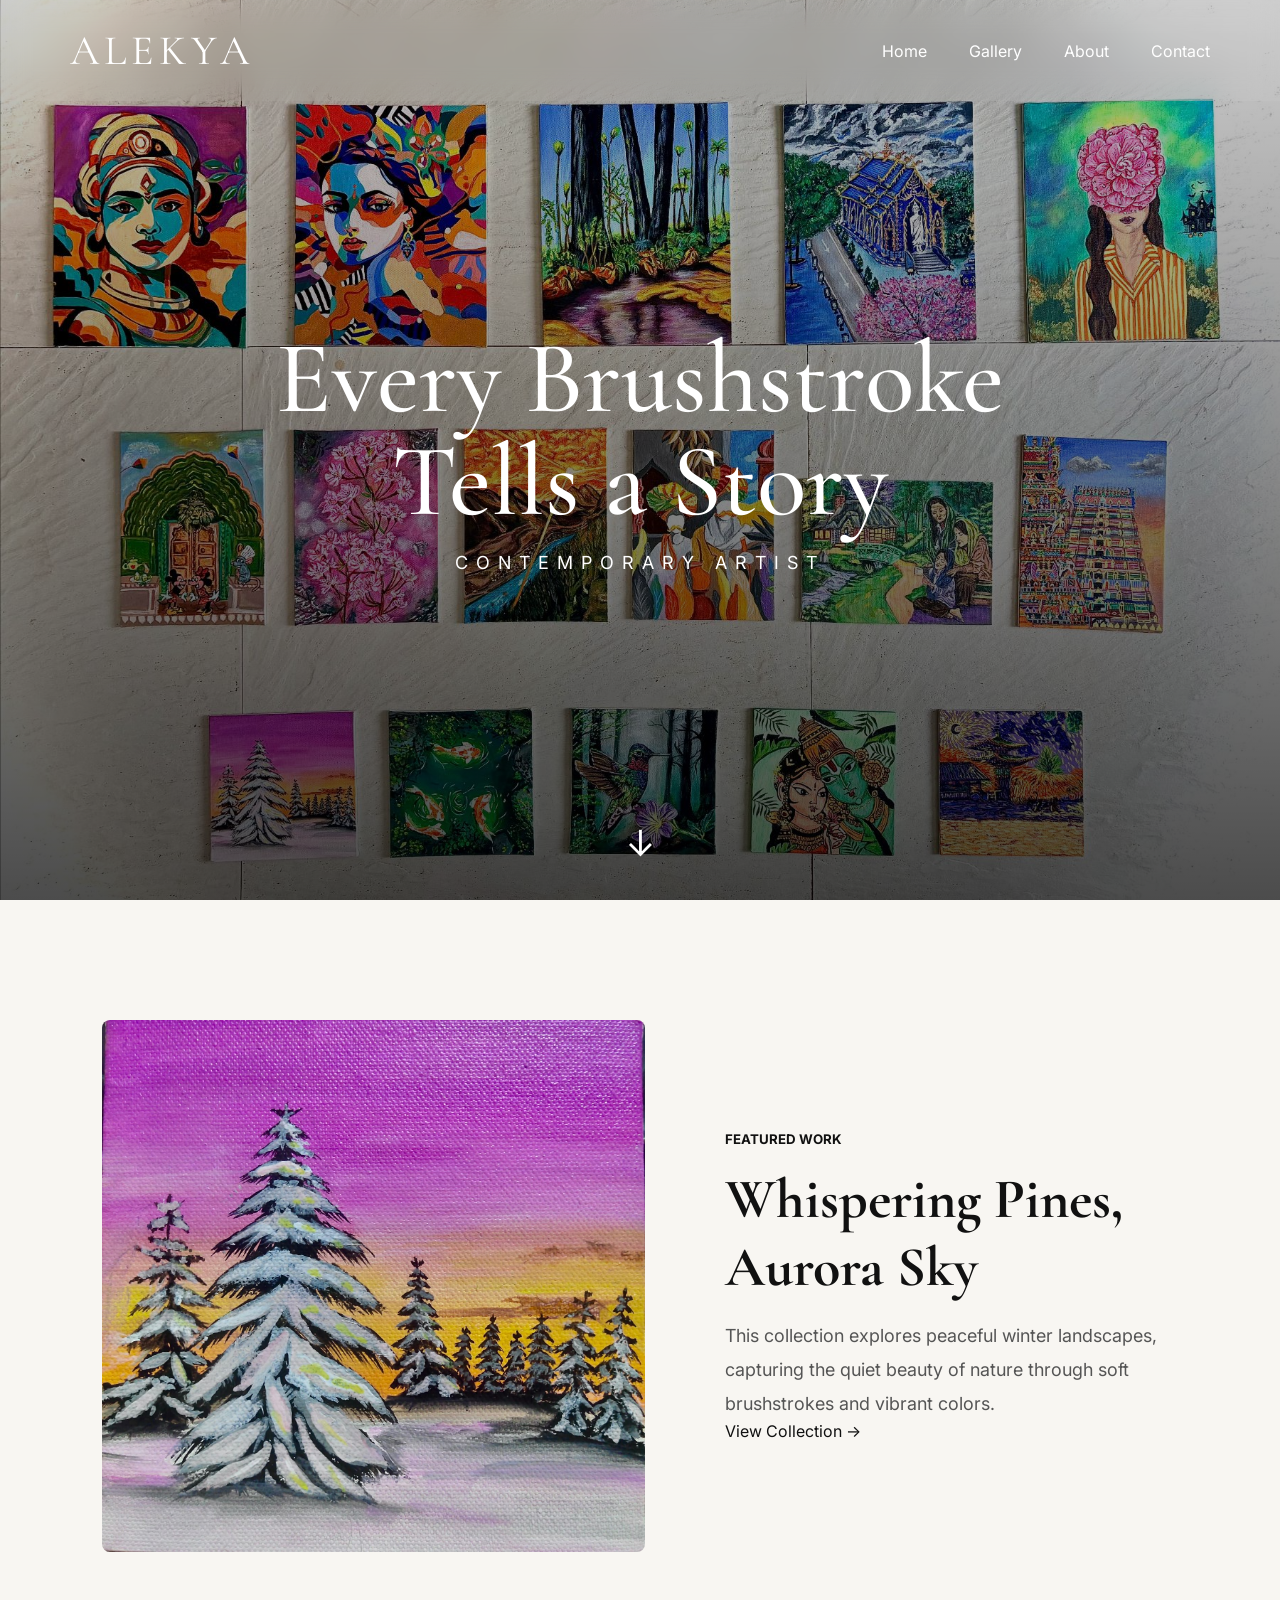
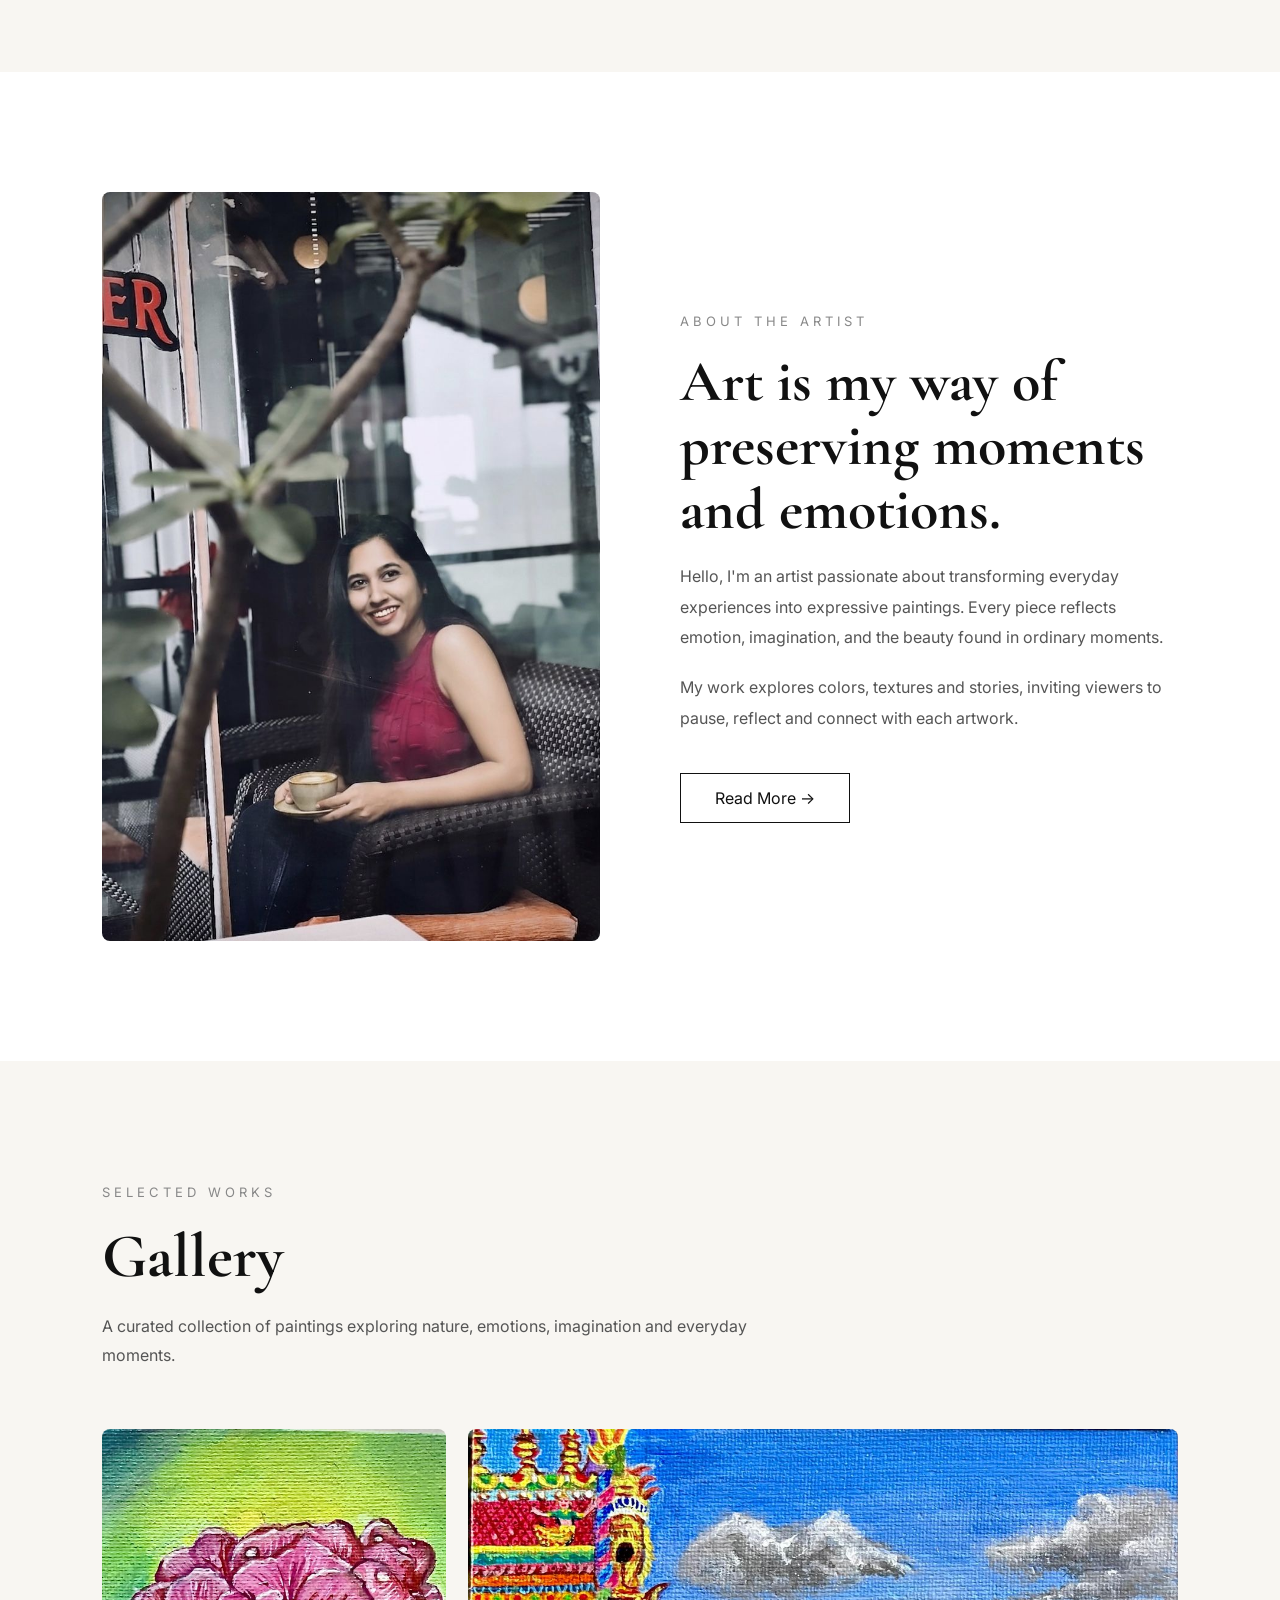
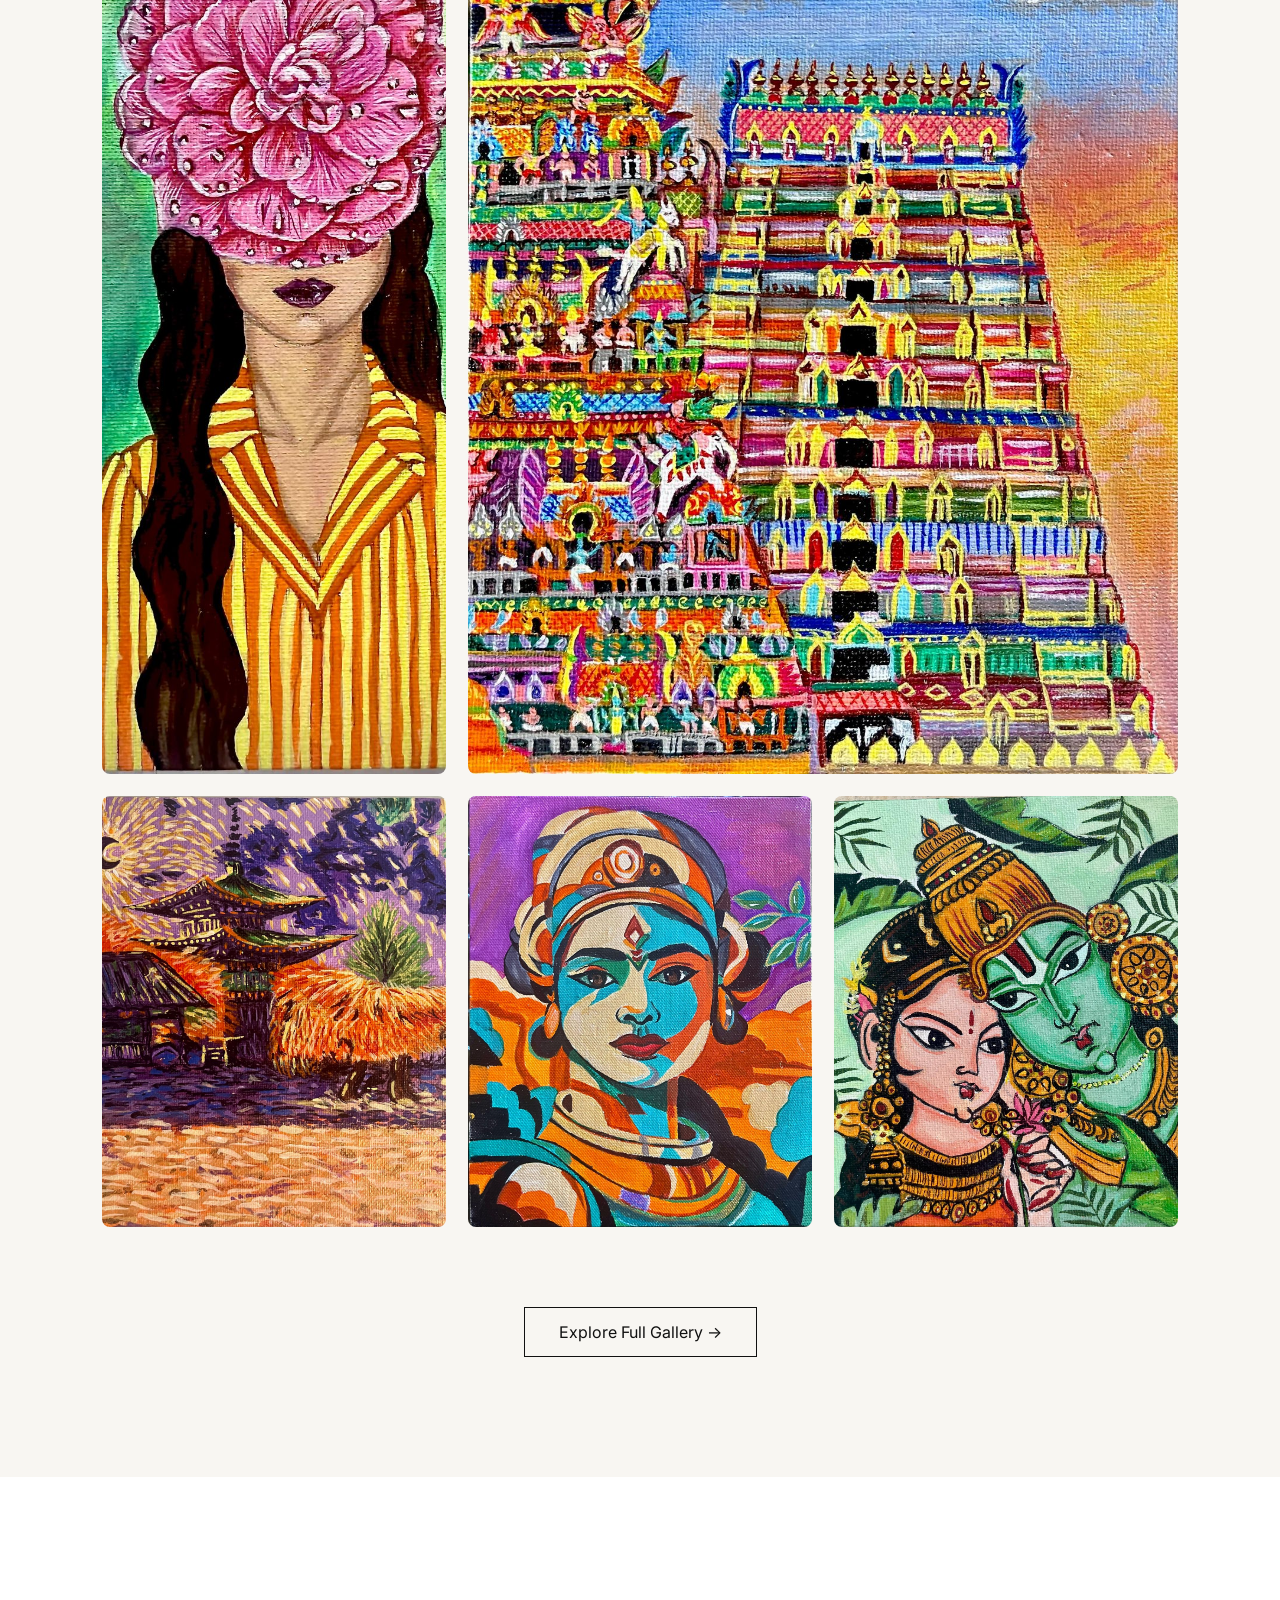
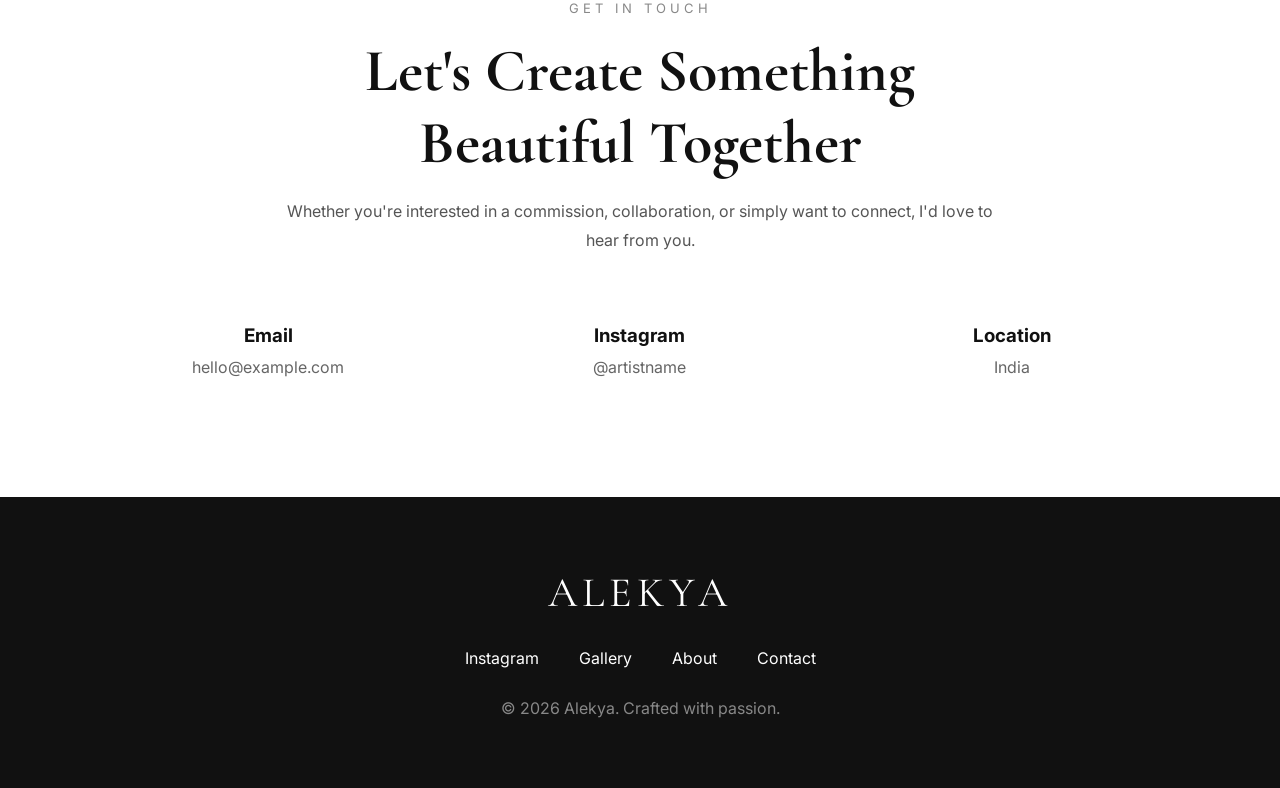
==== index.html @ 841383d3 "Initial portfolio upload" ====
<!DOCTYPE html>
<html lang="en">

<head>

<meta charset="UTF-8">
<meta name="viewport" content="width=device-width, initial-scale=1.0">

<title>Alekya — Contemporary Artist</title>
<meta name="description" content="Alekya is a contemporary artist working in oil, acrylic, watercolor and mixed media, exploring nature, emotion and everyday moments.">
<meta property="og:title" content="Alekya — Contemporary Artist">
<meta property="og:description" content="Original paintings exploring nature, emotion and everyday moments.">
<meta property="og:type" content="website">
<meta property="og:image" content="images/hero.jpg">
<link rel="icon" href="favicon.svg" type="image/svg+xml">

<link rel="stylesheet" href="css/style.css">

<link rel="preconnect" href="https://fonts.googleapis.com">
<link rel="preconnect" href="https://fonts.gstatic.com" crossorigin>

<link href="https://fonts.googleapis.com/css2?family=Inter:wght@300;400;500;600&family=Cormorant+Garamond:wght@400;500;600;700&display=swap" rel="stylesheet">

</head>

<body>

<div id="progress-bar"></div>
<header>

<div class="logo">

ALEKYA

</div>

<nav>

<a href="index.html">Home</a>
<a href="gallery.html">Gallery</a>
<a href="about.html">About</a>
<a href="contact.html">Contact</a>

</nav>

<button class="nav-toggle" aria-label="Toggle menu" aria-expanded="false">
<span></span><span></span><span></span>
</button>

</header>

<section class="hero">

<div class="overlay"></div>

<div class="hero-text">

<h1>

Every Brushstroke
<br>
Tells a Story

</h1>

<p>

CONTEMPORARY ARTIST

</p>

</div>

<div class="scroll">

↓

</div>

</section>

<section class="featured">

<div class="featured-left">

<img src="images/art1.jpg" alt="Artwork">

</div>

<div class="featured-right">

<h5>FEATURED WORK</h5>

<h2>Whispering Pines, Aurora Sky</h2>

<p>

This collection explores peaceful winter landscapes,
capturing the quiet beauty of nature through soft
brushstrokes and vibrant colors.

</p>

<a href="gallery.html">

View Collection →

</a>

</div>

</section>

<section class="about">

    <div class="about-image">

        <img src="images/profile.jpg" alt="Artist">

    </div>

    <div class="about-content">

        <span>ABOUT THE ARTIST</span>

        <h2>
            Art is my way of
            preserving moments
            and emotions.
        </h2>

        <p>

            Hello, I'm an artist passionate about transforming
            everyday experiences into expressive paintings.
            Every piece reflects emotion, imagination,
            and the beauty found in ordinary moments.

        </p>

        <p>

            My work explores colors, textures and stories,
            inviting viewers to pause, reflect and connect
            with each artwork.

        </p>

        <a href="about.html" class="about-btn">

            Read More →

        </a>

    </div>

</section>

<section class="gallery-preview">

    <div class="gallery-header">

        <span>SELECTED WORKS</span>

        <h2>Gallery</h2>

        <p>
            A curated collection of paintings exploring nature,
            emotions, imagination and everyday moments.
        </p>

    </div>

    <div class="gallery-grid">
        <div class="item">
            <img src="images/art12.jpg" alt="">
        </div>
        <div class="item wide">
            <img src="images/art14.jpg" alt="">
        </div>
        <div class="item">
            <img src="images/art10.jpg" alt="">
        </div>
        <div class="item">
            <img src="images/art01.jpg" alt="">
        </div>
        <div class="item">
            <img src="images/art02.jpg" alt="">
        </div>


    </div>

    <div class="gallery-button">

        <a href="./gallery.html">Explore Full Gallery →</a>

    </div>

</section>

<section class="contact">

    <div class="contact-title">

        <span>GET IN TOUCH</span>

        <h2>Let's Create Something Beautiful Together</h2>

        <p>

            Whether you're interested in a commission,
            collaboration, or simply want to connect,
            I'd love to hear from you.

        </p>

    </div>

    <div class="contact-grid">

        <div>

            <h3>Email</h3>

            <p>hello@example.com</p>

        </div>

        <div>

            <h3>Instagram</h3>

            <p>@artistname</p>

        </div>

        <div>

            <h3>Location</h3>

            <p>India</p>

        </div>

    </div>

</section>

<footer>

    <div class="footer-logo">

        ALEKYA

    </div>

    <div class="footer-links">

        <a href="https://instagram.com" target="_blank" rel="noopener">Instagram</a>

        <a href="gallery.html">Gallery</a>

        <a href="about.html">About</a>

        <a href="contact.html">Contact</a>

    </div>

    <p>

        © 2026 Alekya.
        Crafted with passion.

    </p>

</footer>

<script src="js/script.js"></script>

</body>

</html>
---- css/style.css ----
/* ========= GLOBAL ========= */
*{margin:0;padding:0;box-sizing:border-box}
html{scroll-behavior:smooth}
body{
font-family:"Inter",sans-serif;
background:#f8f6f2;
color:#111;
overflow-x:hidden;
}
img{max-width:100%;display:block}
a{text-decoration:none;color:inherit}

/* ========= PROGRESS BAR ========= */
#progress-bar{
position:fixed;
top:0;left:0;
height:3px;
width:0%;
background:#111;
z-index:2000;
transition:.1s linear;
}

/* ========= HEADER ========= */
header{
position:fixed;
top:0;left:0;
width:100%;
display:flex;
justify-content:space-between;
align-items:center;
padding:25px 70px;
z-index:1000;
background:rgba(255,255,255,.05);
backdrop-filter:blur(14px);
transition:.4s;
}
header.scrolled{
background:rgba(20,20,20,.82);
padding:18px 70px;
}
.logo{
font-family:"Cormorant Garamond",serif;
font-size:42px;
letter-spacing:5px;
color:#fff;
}
nav{display:flex;gap:42px}
nav a{
color:#fff;
font-size:16px;
transition:.3s;
}
nav a:hover{opacity:.7}

/* ========= HERO ========= */
.hero{
height:100vh;
position:relative;
background:url("../images/hero.jpg") center/cover no-repeat;
display:flex;
justify-content:center;
align-items:center;
animation:zoomHero 18s ease-in-out infinite alternate;
}
@keyframes zoomHero{
from{background-size:100%}
to{background-size:108%}
}
.overlay{
position:absolute;
inset:0;
background:linear-gradient(to top,rgba(0,0,0,.7),rgba(0,0,0,.2));
}
.hero-text{
position:relative;
z-index:2;
text-align:center;
color:#fff;
padding:20px;
}
.hero-text h1{
font-family:"Cormorant Garamond",serif;
font-size:clamp(4rem,8vw,8rem);
font-weight:500;
line-height:1;
}
.hero-text p{
margin-top:20px;
letter-spacing:8px;
font-size:18px;
}
.scroll{
position:absolute;
bottom:35px;
left:50%;
transform:translateX(-50%);
color:#fff;
font-size:36px;
animation:bounce 2s infinite;
z-index:2;
}
@keyframes bounce{
50%{transform:translate(-50%,10px)}
}

/* ========= COMMON ========= */
.btn,
.gallery-button a,
.about-btn{
display:inline-block;
padding:14px 34px;
border:1px solid #111;
transition:.35s;
margin-top:20px;
}
.btn:hover,
.gallery-button a:hover,
.about-btn:hover{
background:#111;
color:#fff;
transform:translateY(-3px);
}

/* ========= FEATURED ========= */
.featured{
display:grid;
grid-template-columns:1.2fr 1fr;
gap:80px;
padding:120px 8%;
align-items:center;
background:#f8f6f2;
}
.featured img{
border-radius:8px;
transition:.5s;
}
.featured img:hover{transform:scale(1.03)}
.featured-right span{
letter-spacing:4px;
font-size:13px;
color:#777;
}
.featured-right h2{
font-family:"Cormorant Garamond",serif;
font-size:56px;
margin:18px 0;
}
.featured-right p{
line-height:1.9;
color:#555;
font-size:18px;
}

/* ========= ABOUT (homepage section) ========= */
.about{
display:grid;
grid-template-columns:1fr 1fr;
gap:80px;
padding:120px 8%;
align-items:center;
background:#fff;
}
.about img{
border-radius:8px;
transition:.5s;
}
.about img:hover{transform:scale(1.03)}
.about-content span{
letter-spacing:4px;
font-size:13px;
color:#888;
}
.about-content h2{
font-family:"Cormorant Garamond",serif;
font-size:58px;
margin:20px 0;
line-height:1.1;
}
.about-content p{
line-height:1.9;
color:#555;
margin-bottom:20px;
}

/* ========= GALLERY PREVIEW (homepage section) ========= */
.gallery-preview{
padding:120px 8%;
background:#f8f6f2;
}
.gallery-header{
max-width:650px;
margin-bottom:60px;
}
.gallery-header span{
letter-spacing:4px;
font-size:13px;
color:#888;
}
.gallery-header h2{
font-family:"Cormorant Garamond",serif;
font-size:62px;
margin:18px 0;
}
.gallery-header p{
line-height:1.8;
color:#555;
}
.gallery-grid{
display:grid;
grid-template-columns:repeat(3,1fr);
gap:22px;
}
.item{
overflow:hidden;
border-radius:8px;
position:relative;
}
.item img{
width:100%;
height:100%;
object-fit:cover;
transition:.6s;
}
.item:hover img{
transform:scale(1.08);
}
.item::after{
content:"View";
position:absolute;
inset:0;
display:flex;
justify-content:center;
align-items:center;
background:rgba(0,0,0,.35);
color:#fff;
opacity:0;
transition:.4s;
letter-spacing:3px;
}
.item:hover::after{
opacity:1;
}
.large{grid-row:span 2}
.wide{grid-column:span 2}
.gallery-button{
text-align:center;
margin-top:60px;
}

/* ========= CONTACT (homepage section) ========= */
.contact{
padding:120px 8%;
background:#fff;
text-align:center;
}
.contact-title{
max-width:720px;
margin:auto;
}
.contact-title span{
letter-spacing:4px;
font-size:13px;
color:#888;
}
.contact-title h2{
font-family:"Cormorant Garamond",serif;
font-size:60px;
margin:18px 0;
}
.contact-title p{
color:#555;
line-height:1.8;
}
.contact-grid{
display:grid;
grid-template-columns:repeat(3,1fr);
gap:40px;
margin-top:70px;
}
.contact-grid h3{margin-bottom:10px}
.contact-grid p{color:#666}

/* ========= FOOTER ========= */
footer{
background:#111;
color:#fff;
padding:70px 8%;
text-align:center;
}
.footer-logo{
font-family:"Cormorant Garamond",serif;
font-size:42px;
letter-spacing:5px;
margin-bottom:30px;
}
.footer-links{
display:flex;
justify-content:center;
gap:40px;
margin-bottom:30px;
}
footer p{color:#888}

/* ========= SCROLL-IN ANIMATIONS ========= */
.hidden{
opacity:0;
transform:translateY(60px);
transition:1s;
}
.show{
opacity:1;
transform:translateY(0);
}

/* ========= GALLERY PAGE ========= */
.page-hero,
.gallery-hero{
padding:180px 8% 100px;
text-align:center;
}
.page-hero h1,
.gallery-hero h1{
font-family:"Cormorant Garamond",serif;
font-size:110px;
font-weight:500;
margin-bottom:15px;
}
.page-hero p,
.gallery-hero p{
max-width:650px;
margin:auto;
font-size:19px;
line-height:1.8;
color:#666;
}

.gallery-filter{
display:flex;
justify-content:center;
gap:20px;
margin:60px 0;
flex-wrap:wrap;
}
.gallery-filter button{
padding:12px 26px;
background:white;
border:1px solid #ddd;
border-radius:30px;
cursor:pointer;
transition:.3s;
font-size:15px;
}
.gallery-filter button:hover{
background:#111;
color:white;
}
.gallery-filter .active{
background:#111;
color:white;
}

#gallery-grid{
columns:3;
column-gap:35px;
padding:0 8% 100px;
}

.art-card{
display:inline-block;
width:100%;
margin-bottom:35px;
position:relative;
overflow:hidden;
border-radius:18px;
cursor:pointer;
break-inside:avoid;
background:white;
transition:.4s;
animation:fadeUp .8s ease both;
}
@keyframes fadeUp{
from{
opacity:0;
transform:translateY(50px);
}
to{
opacity:1;
transform:translateY(0);
}
}
.art-card:hover{
transform:translateY(-8px);
box-shadow:0 20px 45px rgba(0,0,0,.15);
}
.art-card img{
width:100%;
display:block;
transition:.6s;
}
.art-card:hover img{
transform:scale(1.08);
}
.art-info{
position:absolute;
left:0;
bottom:0;
width:100%;
padding:35px;
background:linear-gradient(to top,
    rgba(0,0,0,.85),
    rgba(0,0,0,.05));
color:white;
opacity:0;
transition:.45s;
}
.art-card:hover .art-info{
opacity:1;
}
.art-info h3{
font-family:"Cormorant Garamond",serif;
font-size:36px;
margin-bottom:10px;
font-weight:500;
}
.art-info span{
font-size:12px;
text-transform:uppercase;
letter-spacing:3px;
color:#999;
}
.art-info p{
font-size:16px;
opacity:.9;
line-height:1.7;
}
.view-btn{
display:inline-block;
margin-top:18px;
color:white;
font-size:15px;
letter-spacing:2px;
}

/* ========= LIGHTBOX ========= */
#lightbox{
display:none;
position:fixed;
inset:0;
z-index:3000;
background:rgba(0,0,0,.92);
justify-content:center;
align-items:center;
padding:40px;
}
#lightbox img{
max-width:88vw;
max-height:85vh;
width:auto;
object-fit:contain;
border-radius:6px;
box-shadow:0 20px 60px rgba(0,0,0,.5);
}
#close{
position:absolute;
top:30px;
right:40px;
background:none;
border:none;
color:white;
font-size:42px;
cursor:pointer;
line-height:1;
z-index:3001;
transition:.3s;
}
#close:hover{opacity:.7}
#prev,
#next{
position:absolute;
top:50%;
transform:translateY(-50%);
background:none;
border:none;
color:white;
font-size:60px;
cursor:pointer;
padding:20px;
z-index:3001;
transition:.3s;
}
#prev:hover,
#next:hover{opacity:.6}
#prev{left:40px}
#next{right:40px}

.lightbox-info{
position:absolute;
bottom:40px;
left:50%;
transform:translateX(-50%);
text-align:center;
color:white;
}
.lightbox-info h2{
font-family:"Cormorant Garamond",serif;
font-size:42px;
font-weight:500;
margin-bottom:10px;
}
.lightbox-info p{
font-size:17px;
opacity:.85;
}

/* ========= RESPONSIVE ========= */
@media(max-width:1200px){
#gallery-grid{columns:2}
}

@media(max-width:1100px){
#gallery-grid{columns:2}
}

@media(max-width:768px){
header{padding:20px}
.nav-toggle{display:flex}
nav{
position:absolute;
top:100%;
left:0;
width:100%;
flex-direction:column;
gap:0;
background:rgba(15,15,15,.97);
max-height:0;
overflow:hidden;
transition:.35s ease;
}
header.nav-open nav{max-height:400px}
nav a{
padding:18px 25px;
border-top:1px solid rgba(255,255,255,.08);
}
.page-hero,
.gallery-hero{padding:130px 20px 60px}
.page-hero h1,
.gallery-hero h1{font-size:62px}
.gallery-filter{gap:12px;padding:0 20px}
.gallery-filter button{padding:10px 18px;font-size:14px}
}

@media(max-width:700px){
#gallery-grid{columns:1}
.page-hero h1,
.gallery-hero h1{font-size:60px}
.art-info h3{font-size:28px}
header{padding:18px 25px}
#prev,#next{font-size:36px;padding:10px}
#prev{left:10px}
#next{right:10px}
#close{top:18px;right:20px;font-size:34px}
}

/* ========= MOBILE NAV TOGGLE ========= */
.nav-toggle{
display:none;
flex-direction:column;
justify-content:center;
gap:5px;
width:32px;
height:32px;
background:none;
border:none;
cursor:pointer;
padding:0;
z-index:1001;
}
.nav-toggle span{
display:block;
width:100%;
height:2px;
background:#fff;
transition:.3s;
}
header.nav-open .nav-toggle span:nth-child(1){transform:translateY(7px) rotate(45deg)}
header.nav-open .nav-toggle span:nth-child(2){opacity:0}
header.nav-open .nav-toggle span:nth-child(3){transform:translateY(-7px) rotate(-45deg)}

/* ========= ABOUT PAGE ========= */
.story{
display:grid;
grid-template-columns:1fr 1fr;
gap:80px;
padding:20px 8% 120px;
align-items:center;
background:#fff;
}
.story img{
border-radius:8px;
transition:.5s;
}
.story img:hover{transform:scale(1.03)}
.story-content span{
letter-spacing:4px;
font-size:13px;
color:#888;
}
.story-content h2{
font-family:"Cormorant Garamond",serif;
font-size:48px;
margin:18px 0;
line-height:1.15;
}
.story-content p{
line-height:1.9;
color:#555;
margin-bottom:18px;
}

.highlights{
padding:0 8% 120px;
background:#fff;
display:grid;
grid-template-columns:repeat(3,1fr);
gap:40px;
}
.highlights .card{
padding:44px 32px;
background:#f8f6f2;
border-radius:10px;
text-align:center;
}
.highlights .card span{
font-size:12px;
letter-spacing:3px;
color:#999;
}
.highlights .card h3{
font-family:"Cormorant Garamond",serif;
font-size:30px;
margin:14px 0 12px;
}
.highlights .card p{
color:#555;
line-height:1.75;
font-size:15px;
}

.studio{
padding:0 8% 130px;
background:#fff;
text-align:center;
}
.studio-header{
max-width:600px;
margin:0 auto 50px;
}
.studio-header span{
letter-spacing:4px;
font-size:13px;
color:#888;
}
.studio-header h2{
font-family:"Cormorant Garamond",serif;
font-size:52px;
margin:16px 0 0;
}
.studio-grid{
display:grid;
grid-template-columns:repeat(2,1fr);
gap:30px;
}
.studio-grid img{
width:100%;
height:420px;
object-fit:cover;
border-radius:10px;
transition:.5s;
}
.studio-grid img:hover{transform:scale(1.02)}

.page-cta{
padding:100px 8% 130px;
text-align:center;
background:#f8f6f2;
}
.page-cta h2{
font-family:"Cormorant Garamond",serif;
font-size:46px;
margin-bottom:24px;
}

/* ========= CONTACT PAGE ========= */
.contact-page-grid{
display:grid;
grid-template-columns:1fr 1fr;
gap:90px;
padding:20px 8% 140px;
background:#fff;
align-items:start;
}
.contact-page-grid .contact-grid{
grid-template-columns:1fr;
gap:30px;
margin-top:10px;
}
.contact-form label{
display:block;
font-size:13px;
letter-spacing:2px;
color:#888;
margin-bottom:8px;
margin-top:22px;
}
.contact-form label:first-of-type{margin-top:0}
.contact-form input,
.contact-form textarea{
width:100%;
border:none;
border-bottom:1px solid #ddd;
background:transparent;
padding:12px 4px;
font-family:"Inter",sans-serif;
font-size:16px;
color:#111;
transition:.3s;
}
.contact-form input:focus,
.contact-form textarea:focus{
outline:none;
border-bottom-color:#111;
box-shadow:0 1px 0 0 #111;
}
.contact-form input:focus-visible,
.contact-form textarea:focus-visible{
outline:2px solid #111;
outline-offset:4px;
}
.contact-form textarea{resize:vertical;min-height:120px}
.contact-form button{
margin-top:32px;
font-family:"Inter",sans-serif;
font-size:15px;
background:#111;
color:#fff;
cursor:pointer;
}
.contact-form button:hover{
background:#333;
transform:translateY(-3px);
}
.form-note{
margin-top:16px;
font-size:13px;
color:#888;
line-height:1.6;
}
.form-status{
margin-top:16px;
font-size:14px;
display:none;
}
.form-status.show{display:block}

/* ========= 404 PAGE ========= */
.error-page{
min-height:100vh;
display:flex;
flex-direction:column;
align-items:center;
justify-content:center;
text-align:center;
padding:140px 8% 100px;
}
.error-page span{
font-family:"Cormorant Garamond",serif;
font-size:140px;
line-height:1;
color:#111;
}
.error-page h1{
font-family:"Cormorant Garamond",serif;
font-size:40px;
margin:10px 0 16px;
}
.error-page p{
color:#666;
max-width:480px;
margin-bottom:10px;
line-height:1.8;
}

@media(max-width:900px){
.story{grid-template-columns:1fr;gap:40px;padding:10px 8% 80px}
.highlights{grid-template-columns:1fr;gap:24px;padding:0 8% 80px}
.studio-grid{grid-template-columns:1fr}
.studio-grid img{height:320px}
.contact-page-grid{grid-template-columns:1fr;gap:60px;padding:10px 8% 90px}
}

@media(max-width:700px){
.error-page span{font-size:90px}
.story-content h2{font-size:36px}
.studio-header h2{font-size:38px}
.page-cta h2{font-size:32px}
}

/* ========= REDUCED MOTION ========= */
@media (prefers-reduced-motion: reduce) {
  *, *::before, *::after {
    animation-duration: 0.001ms !important;
    animation-iteration-count: 1 !important;
    transition-duration: 0.001ms !important;
    scroll-behavior: auto !important;
  }
}
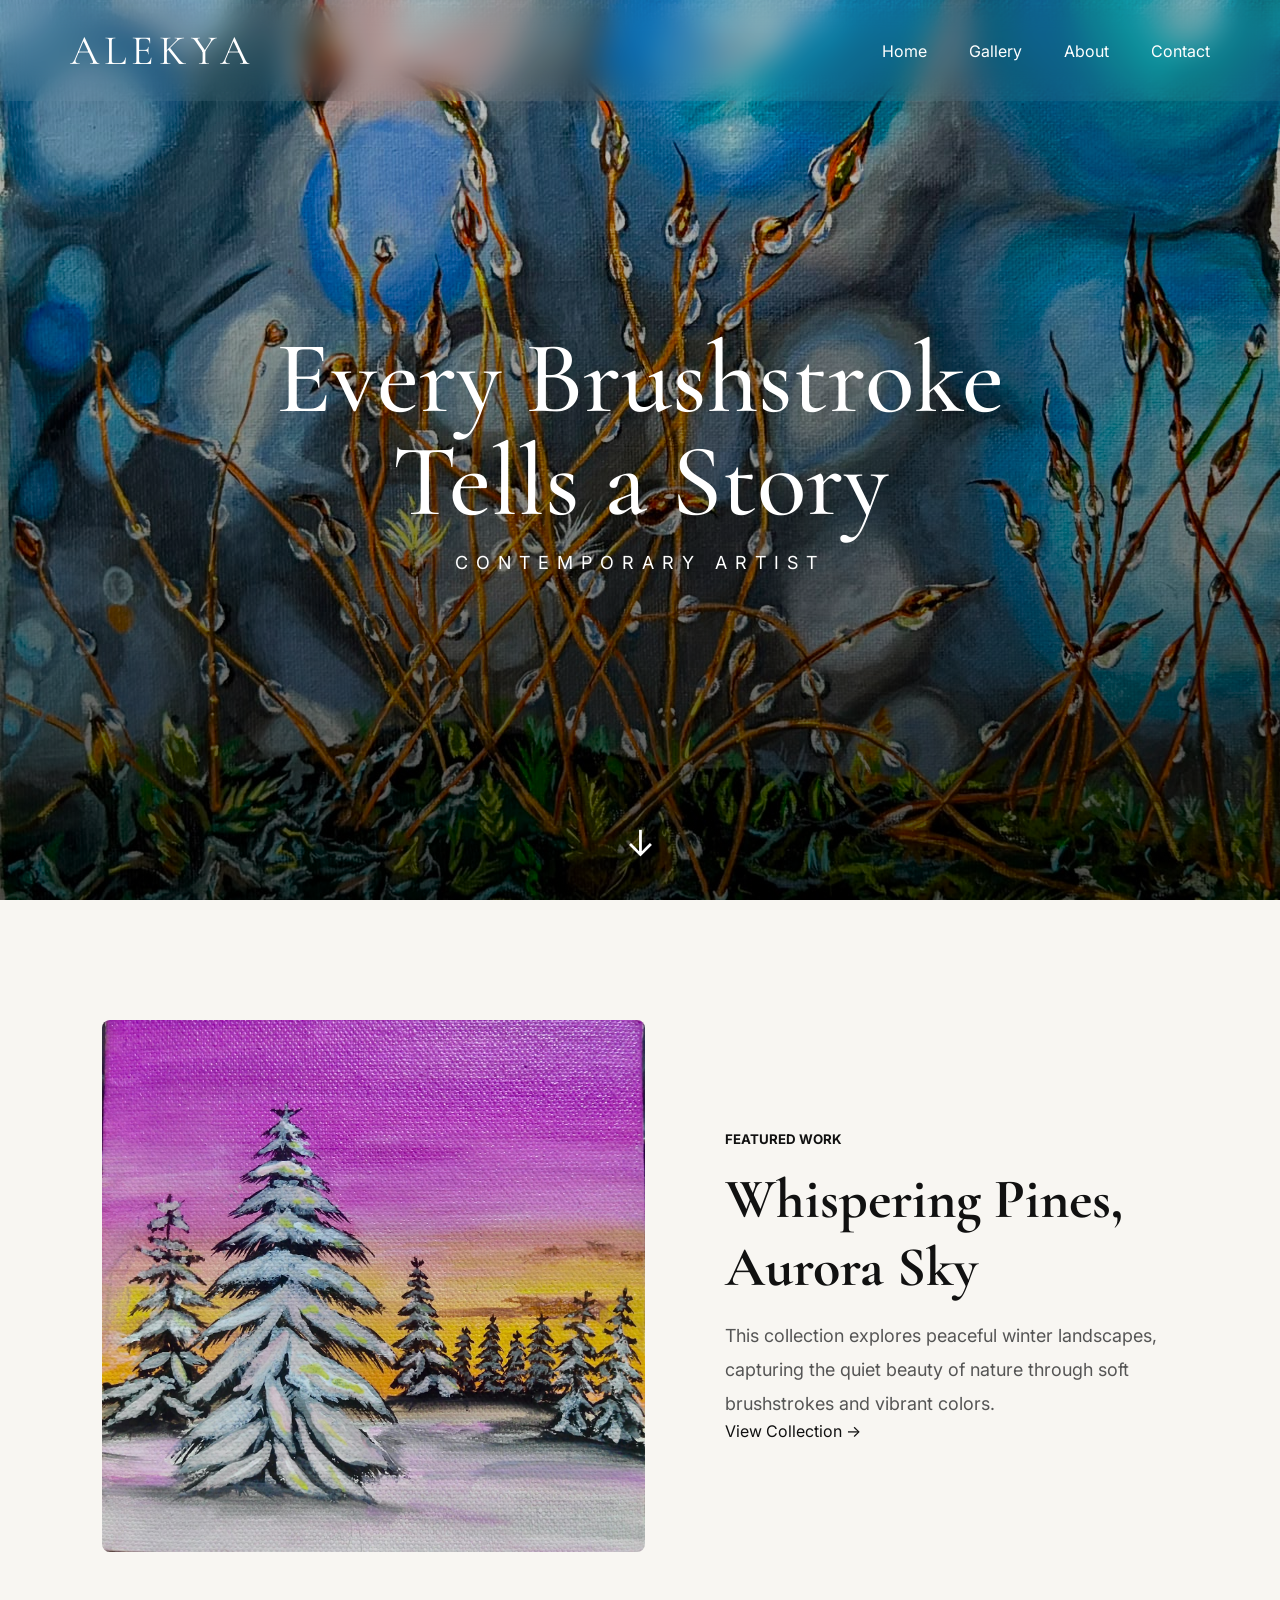
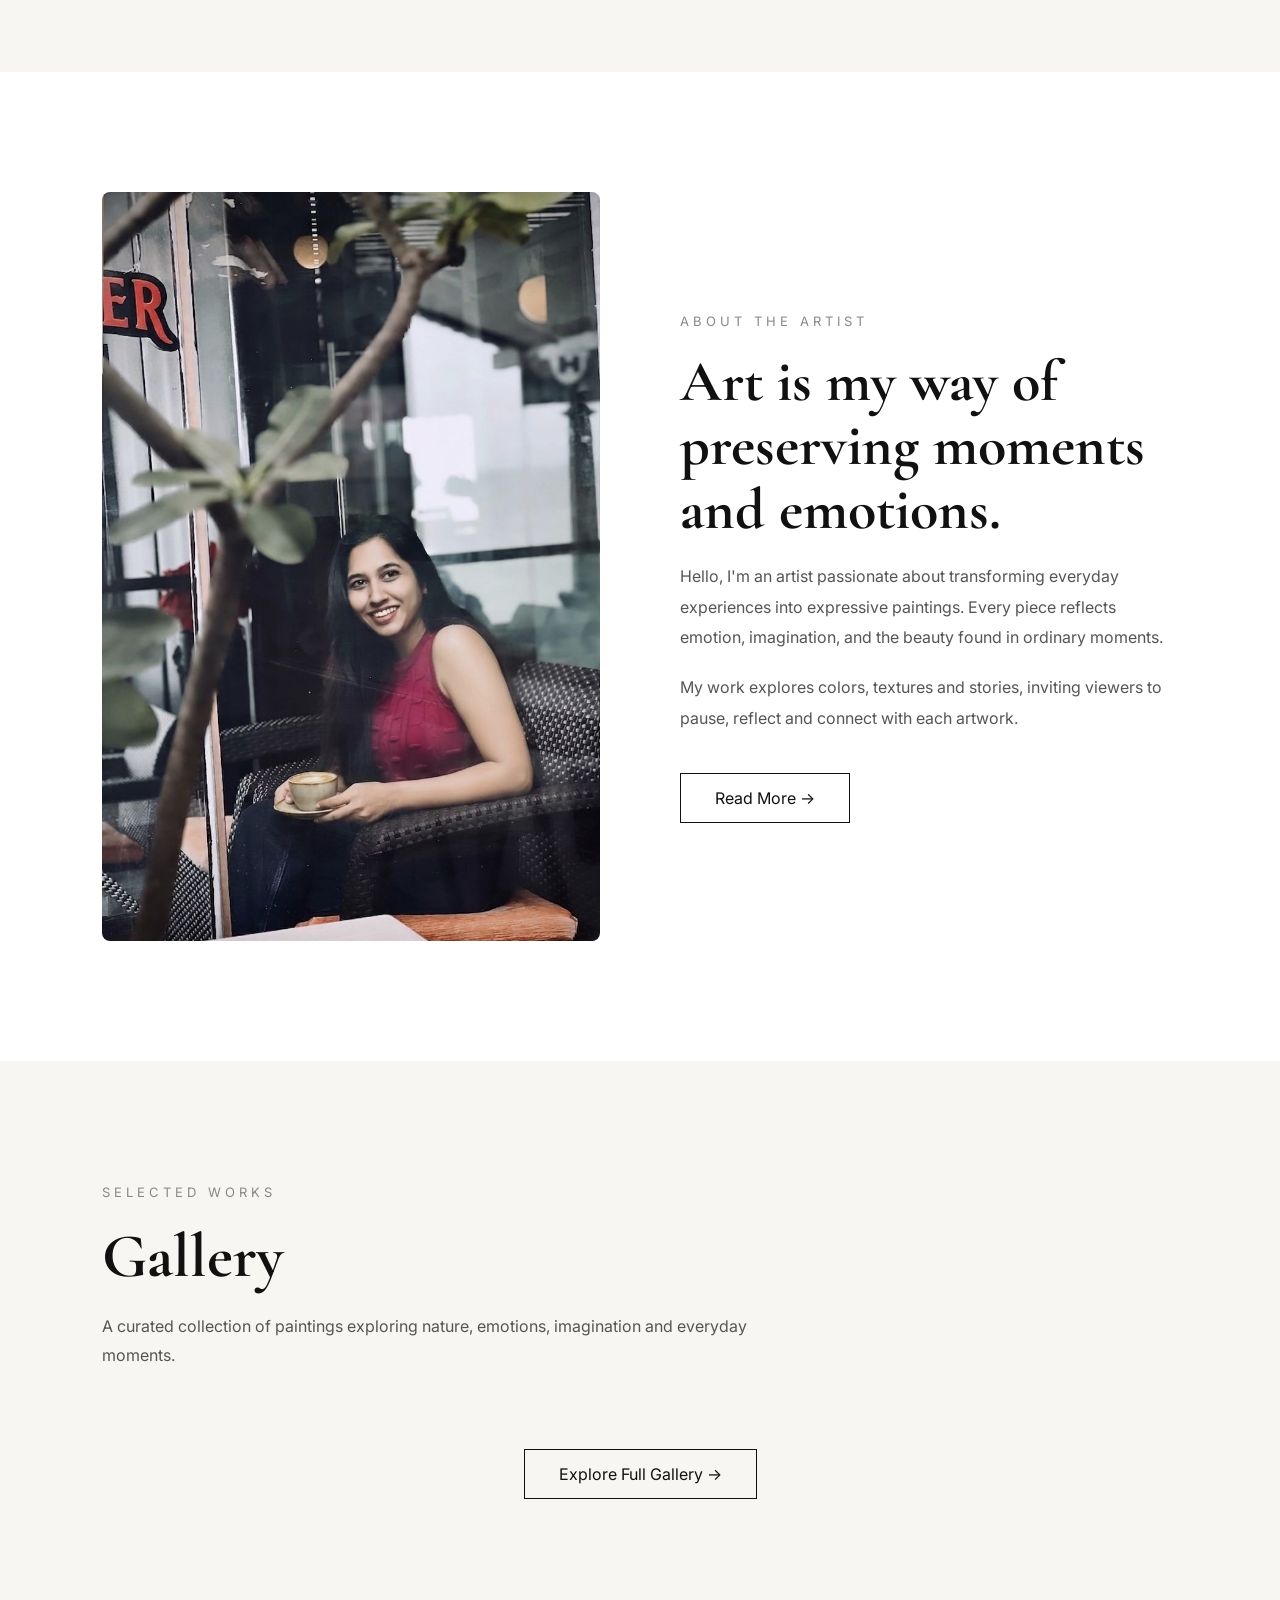
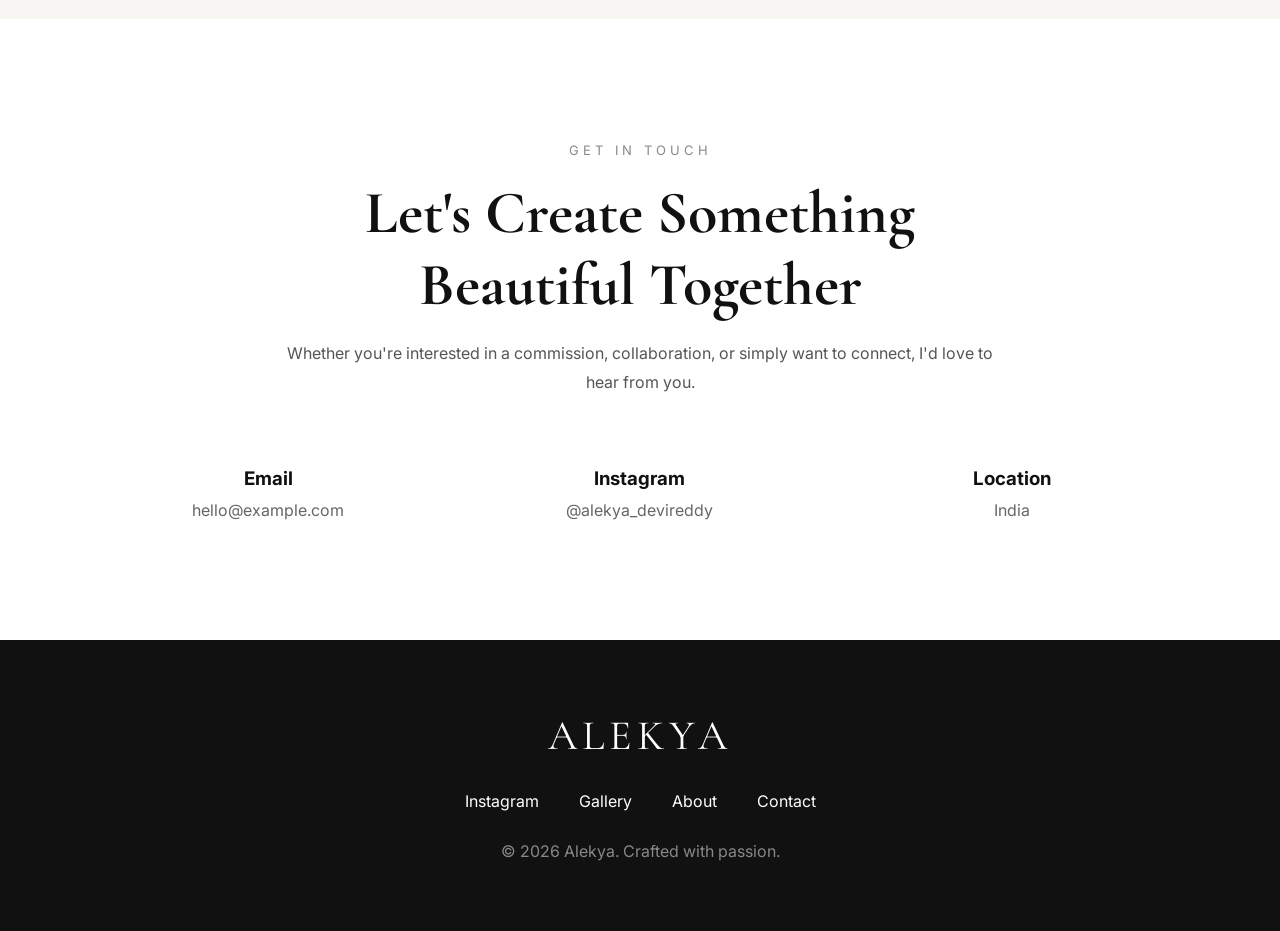
==== commit 4e9b433f: "Improve mobile navigation" ====
--- a/index.html
+++ b/index.html
@@ -11,7 +11,7 @@
 <meta property="og:title" content="Alekya — Contemporary Artist">
 <meta property="og:description" content="Original paintings exploring nature, emotion and everyday moments.">
 <meta property="og:type" content="website">
-<meta property="og:image" content="images/hero.jpg">
+<meta property="og:image" content="pics/any.jpg">
 <link rel="icon" href="favicon.svg" type="image/svg+xml">
 
 <link rel="stylesheet" href="css/style.css">
@@ -171,25 +171,7 @@
 
     </div>
 
-    <div class="gallery-grid">
-        <div class="item">
-            <img src="images/art12.jpg" alt="">
-        </div>
-        <div class="item wide">
-            <img src="images/art14.jpg" alt="">
-        </div>
-        <div class="item">
-            <img src="images/art10.jpg" alt="">
-        </div>
-        <div class="item">
-            <img src="images/art01.jpg" alt="">
-        </div>
-        <div class="item">
-            <img src="images/art02.jpg" alt="">
-        </div>
-
-
-    </div>
+
 
     <div class="gallery-button">
 
@@ -231,7 +213,7 @@
 
             <h3>Instagram</h3>
 
-            <p>@artistname</p>
+            <p>@alekya_devireddy</p>
 
         </div>
 
@@ -257,7 +239,7 @@
 
     <div class="footer-links">
 
-        <a href="https://instagram.com" target="_blank" rel="noopener">Instagram</a>
+        <a href="https://www.instagram.com/alekya_devireddy?igsh=eXptM24zYmY5MTI=" target="_blank" rel="noopener">Instagram</a>
 
         <a href="gallery.html">Gallery</a>
 
--- a/css/style.css
+++ b/css/style.css
@@ -57,7 +57,7 @@
 .hero{
 height:100vh;
 position:relative;
-background:url("../images/hero.jpg") center/cover no-repeat;
+background:url("../pics/any.jpg") center/cover no-repeat;
 display:flex;
 justify-content:center;
 align-items:center;
@@ -523,7 +523,10 @@
 }
 
 @media(max-width:768px){
-header{padding:20px}
+header{
+    padding:20px;
+    background:rgba(20,20,20,.9);
+}
 .nav-toggle{display:flex}
 nav{
 position:absolute;
@@ -579,8 +582,8 @@
 .nav-toggle span{
 display:block;
 width:100%;
-height:2px;
-background:#fff;
+height:3px;
+background:#eb0808;
 transition:.3s;
 }
 header.nav-open .nav-toggle span:nth-child(1){transform:translateY(7px) rotate(45deg)}
@@ -815,3 +818,53 @@
     scroll-behavior: auto !important;
   }
 }
+
+
+@media (max-width: 768px) {
+
+.featured,
+.about,
+.contact-grid{
+    grid-template-columns:1fr;
+    gap:40px;
+    text-align:center;
+}
+
+.featured-right,
+.about-content{
+    text-align:center;
+}
+
+.logo{
+    font-size:30px;
+}
+
+.hero-text h1{
+    font-size:3rem;
+}
+
+.hero-text p{
+    font-size:15px;
+    letter-spacing:3px;
+}
+
+.featured-right h2,
+.about-content h2,
+.gallery-header h2,
+.contact-title h2{
+    font-size:38px;
+}
+
+.gallery-grid{
+    grid-template-columns:1fr;
+}
+
+.wide{
+    grid-column:span 1;
+}
+
+footer .footer-links{
+    flex-direction:column;
+    gap:15px;
+}
+}
